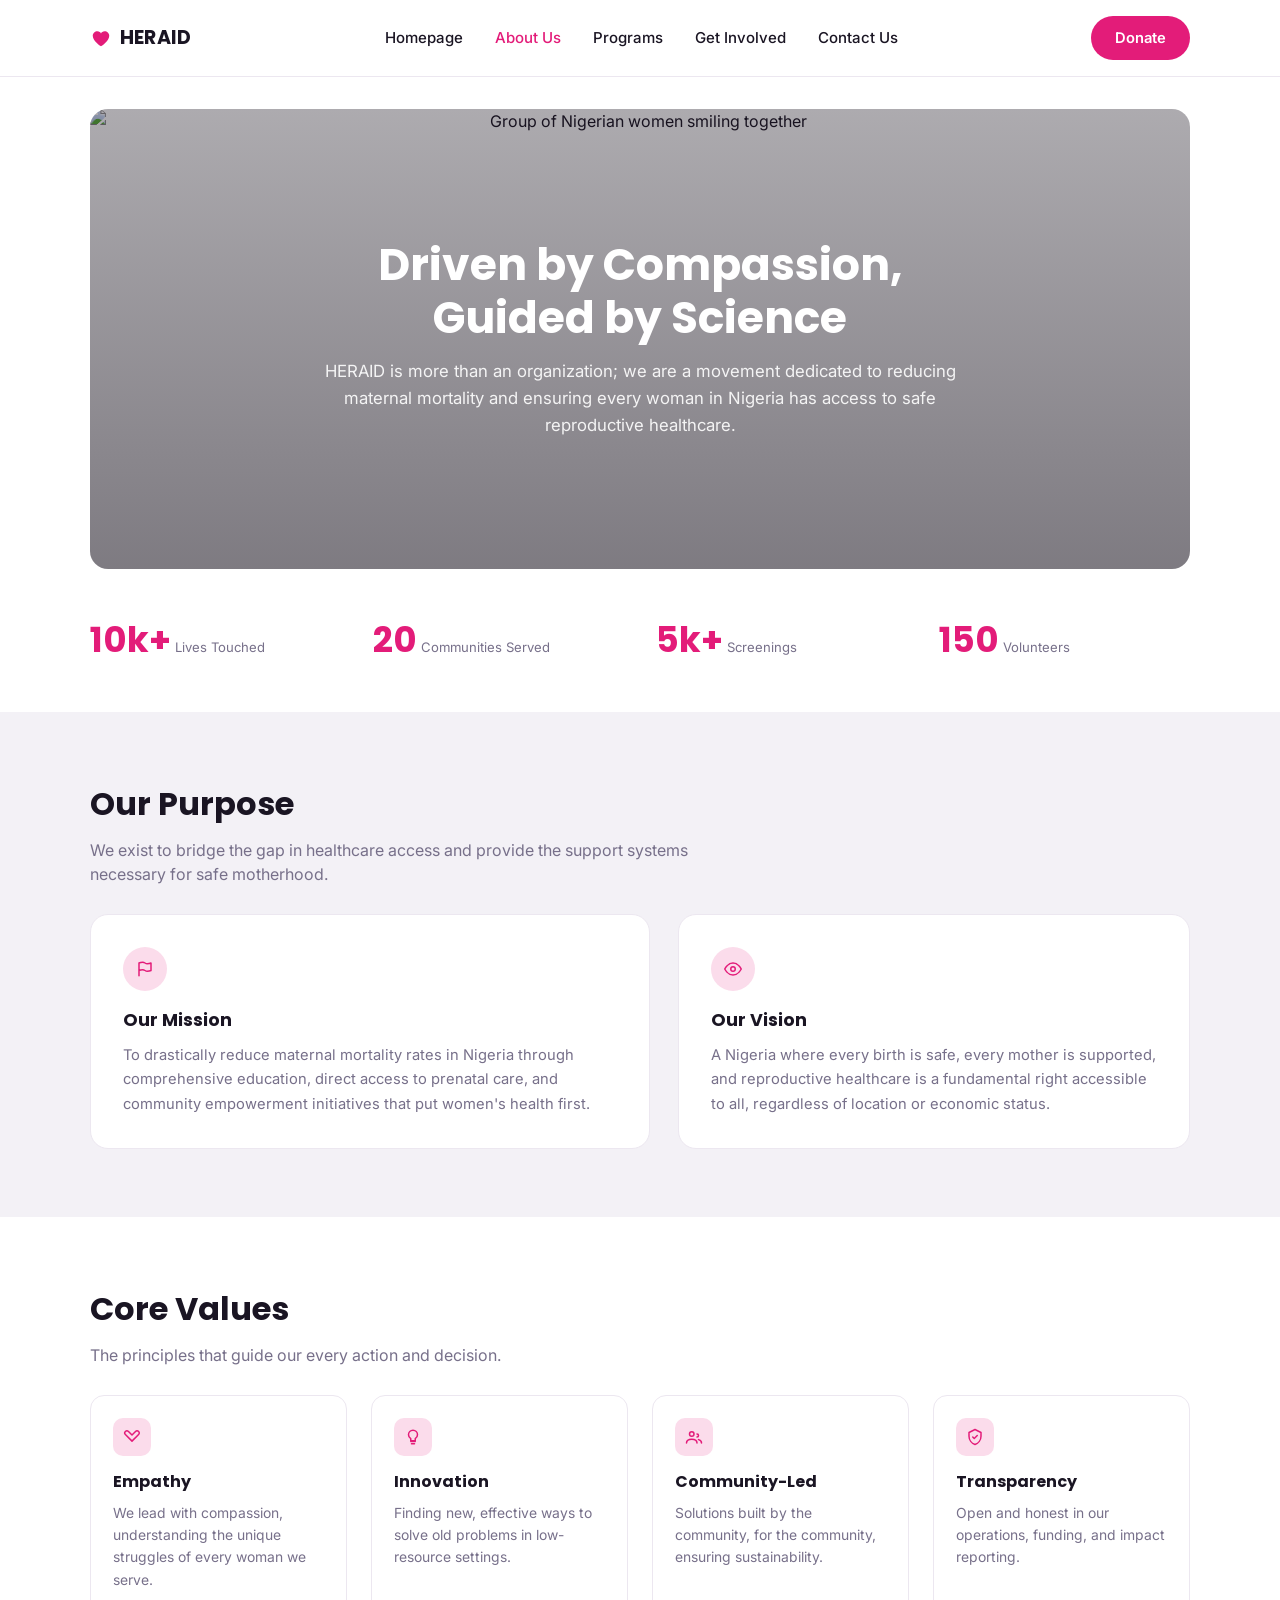
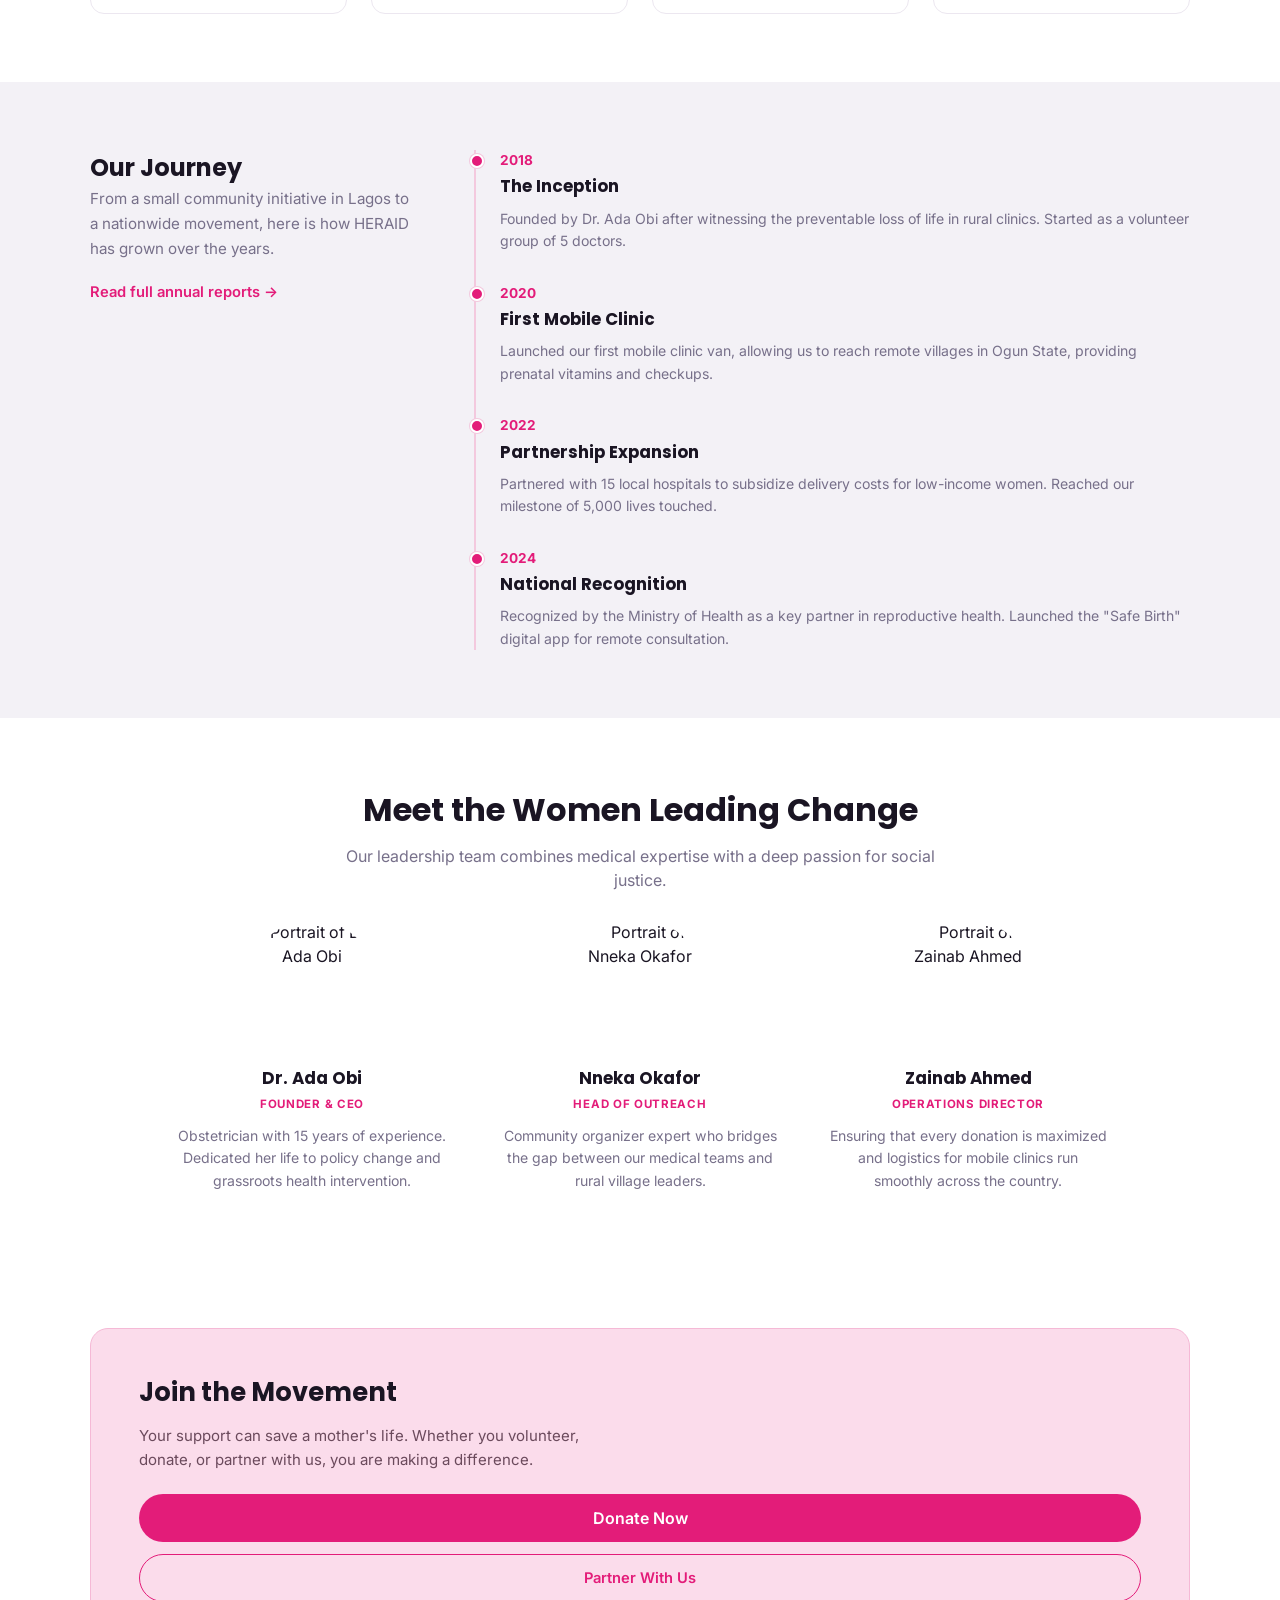
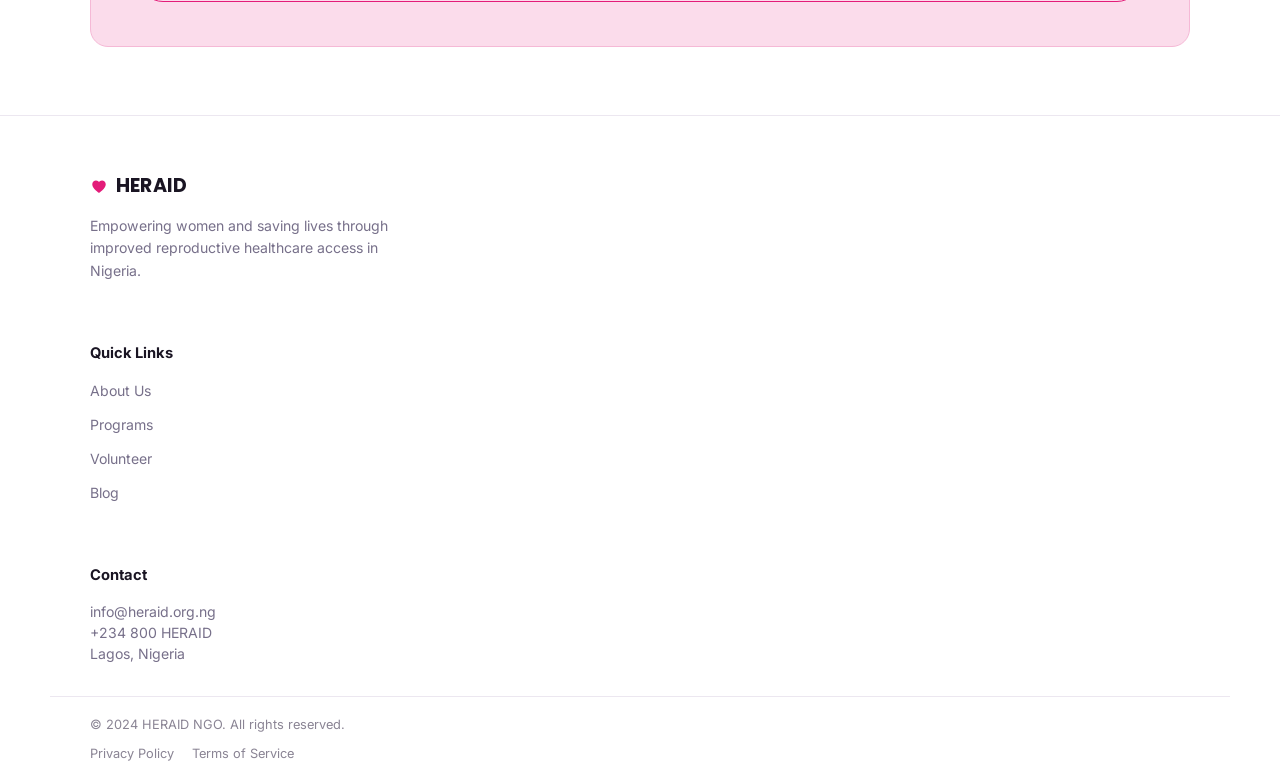
==== About Page/index.html @ 7be12a77 "contact and about pages completed" ====
<!doctype html>
<html lang="en">
  <head>
    <meta charset="UTF-8" />
    <meta name="viewport" content="width=device-width, initial-scale=1.0" />
    <title>About Us | HERAID</title>
    <link rel="preconnect" href="https://fonts.googleapis.com" />
    <link
      href="https://fonts.googleapis.com/css2?family=Poppins:wght@400;500;600;700&family=Inter:wght@400;500;600&display=swap"
      rel="stylesheet"
    />
    <link rel="stylesheet" href="../About Page/base-styling.css" />
    <link rel="stylesheet" href="../About Page/desktop.css" />
    <link rel="stylesheet" href="../About Page/tablet.css" />
    <link rel="stylesheet" href="../About Page/mobile.css" />
  </head>
  <body>
    <!-- ===== HEADER ===== -->
    <header class="site-header">
      <div class="container header-inner">
        <a href="index.html" class="logo">
          <svg
            width="22"
            height="22"
            viewBox="0 0 24 24"
            fill="none"
            xmlns="http://www.w3.org/2000/svg"
            class="logo-icon"
          >
            <path
              d="M12 21C12 21 3 15.5 3 9.5C3 6.5 5.5 4.5 8 4.5C10 4.5 11.5 5.5 12 7C12.5 5.5 14 4.5 16 4.5C18.5 4.5 21 6.5 21 9.5C21 15.5 12 21 12 21Z"
              fill="#E31C79"
            />
          </svg>
          <span>HERAID</span>
        </a>
        <nav class="main-nav">
          <a href="#">Homepage</a>
          <a href="#" class="active">About Us</a>
          <a href="#">Programs</a>
          <a href="#">Get Involved</a>
          <a href="contact.html">Contact Us</a>
        </nav>
        <a href="#" class="btn btn-primary donate-btn">Donate</a>
        <button class="nav-toggle" aria-label="Toggle navigation">
          <span></span><span></span><span></span>
        </button>
      </div>
    </header>

    <!-- ===== HERO BANNER ===== -->
    <section class="about-hero">
      <div class="container">
        <div class="hero-banner">
          <img
            src="https://images.unsplash.com/photo-1531123897727-8f129e1688ce?w=1400&q=80&auto=format&fit=crop"
            alt="Group of Nigerian women smiling together"
            class="hero-banner-img"
          />
          <div class="hero-banner-content">
            <h1>Driven by Compassion, Guided by Science</h1>
            <p>
              HERAID is more than an organization; we are a movement dedicated
              to reducing maternal mortality and ensuring every woman in Nigeria
              has access to safe reproductive healthcare.
            </p>
          </div>
        </div>
      </div>
    </section>

    <!-- ===== STATS ===== -->
    <section class="stats-section">
      <div class="container stats-grid">
        <div class="stat-item">
          <span class="stat-number">10k+</span>
          <span class="stat-label">Lives Touched</span>
        </div>
        <div class="stat-item">
          <span class="stat-number">20</span>
          <span class="stat-label">Communities Served</span>
        </div>
        <div class="stat-item">
          <span class="stat-number">5k+</span>
          <span class="stat-label">Screenings</span>
        </div>
        <div class="stat-item">
          <span class="stat-number">150</span>
          <span class="stat-label">Volunteers</span>
        </div>
      </div>
    </section>

    <!-- ===== OUR PURPOSE ===== -->
    <section class="section-block section-block--tinted">
      <div class="container">
        <div class="section-header">
          <h2>Our Purpose</h2>
          <p>
            We exist to bridge the gap in healthcare access and provide the
            support systems necessary for safe motherhood.
          </p>
        </div>

        <div class="purpose-grid">
          <div class="purpose-card">
            <div class="purpose-icon">
              <svg
                width="18"
                height="18"
                viewBox="0 0 24 24"
                fill="none"
                xmlns="http://www.w3.org/2000/svg"
              >
                <path
                  d="M4 21V4C4 4 6 3 9 3C12 3 12 5 15 5C18 5 20 4 20 4V14C20 14 18 15 15 15C12 15 12 13 9 13C6 13 4 14 4 14"
                  stroke="#E31C79"
                  stroke-width="2"
                  stroke-linecap="round"
                  stroke-linejoin="round"
                />
              </svg>
            </div>
            <h3>Our Mission</h3>
            <p>
              To drastically reduce maternal mortality rates in Nigeria through
              comprehensive education, direct access to prenatal care, and
              community empowerment initiatives that put women's health first.
            </p>
          </div>

          <div class="purpose-card">
            <div class="purpose-icon">
              <svg
                width="18"
                height="18"
                viewBox="0 0 24 24"
                fill="none"
                xmlns="http://www.w3.org/2000/svg"
              >
                <path
                  d="M1 12C1 12 5 4 12 4C19 4 23 12 23 12C23 12 19 20 12 20C5 20 1 12 1 12Z"
                  stroke="#E31C79"
                  stroke-width="2"
                  stroke-linejoin="round"
                />
                <circle
                  cx="12"
                  cy="12"
                  r="3"
                  stroke="#E31C79"
                  stroke-width="2"
                />
              </svg>
            </div>
            <h3>Our Vision</h3>
            <p>
              A Nigeria where every birth is safe, every mother is supported,
              and reproductive healthcare is a fundamental right accessible to
              all, regardless of location or economic status.
            </p>
          </div>
        </div>
      </div>
    </section>

    <!-- ===== CORE VALUES ===== -->
    <section class="section-block">
      <div class="container">
        <div class="section-header">
          <h2>Core Values</h2>
          <p>The principles that guide our every action and decision.</p>
        </div>

        <div class="values-grid">
          <div class="value-card">
            <div class="value-icon">
              <svg
                width="18"
                height="18"
                viewBox="0 0 24 24"
                fill="none"
                xmlns="http://www.w3.org/2000/svg"
              >
                <path
                  d="M20.8 4.6C19.6 3.4 17.9 3.4 16.7 4.6L12 9.3L7.3 4.6C6.1 3.4 4.4 3.4 3.2 4.6C2 5.8 2 7.5 3.2 8.7L12 17.5L20.8 8.7C22 7.5 22 5.8 20.8 4.6Z"
                  stroke="currentColor"
                  stroke-width="2"
                  stroke-linejoin="round"
                />
              </svg>
            </div>
            <h3>Empathy</h3>
            <p>
              We lead with compassion, understanding the unique struggles of
              every woman we serve.
            </p>
          </div>

          <div class="value-card">
            <div class="value-icon">
              <svg
                width="18"
                height="18"
                viewBox="0 0 24 24"
                fill="none"
                xmlns="http://www.w3.org/2000/svg"
              >
                <path
                  d="M9 18H15M10 21H14M12 3C8.7 3 6 5.7 6 9C6 11.2 7.2 13.1 9 14.2V17H15V14.2C16.8 13.1 18 11.2 18 9C18 5.7 15.3 3 12 3Z"
                  stroke="currentColor"
                  stroke-width="2"
                  stroke-linecap="round"
                  stroke-linejoin="round"
                />
              </svg>
            </div>
            <h3>Innovation</h3>
            <p>
              Finding new, effective ways to solve old problems in low-resource
              settings.
            </p>
          </div>

          <div class="value-card">
            <div class="value-icon">
              <svg
                width="18"
                height="18"
                viewBox="0 0 24 24"
                fill="none"
                xmlns="http://www.w3.org/2000/svg"
              >
                <circle
                  cx="9"
                  cy="8"
                  r="3"
                  stroke="currentColor"
                  stroke-width="2"
                />
                <path
                  d="M2 20C2 16.7 5 15 9 15C13 15 16 16.7 16 20"
                  stroke="currentColor"
                  stroke-width="2"
                  stroke-linecap="round"
                />
                <path
                  d="M16 8C17.1 8 18 8.9 18 10C18 11.1 17.1 12 16 12"
                  stroke="currentColor"
                  stroke-width="2"
                  stroke-linecap="round"
                />
                <path
                  d="M18 15.5C20.5 16 22 17.3 22 20"
                  stroke="currentColor"
                  stroke-width="2"
                  stroke-linecap="round"
                />
              </svg>
            </div>
            <h3>Community-Led</h3>
            <p>
              Solutions built by the community, for the community, ensuring
              sustainability.
            </p>
          </div>

          <div class="value-card">
            <div class="value-icon">
              <svg
                width="18"
                height="18"
                viewBox="0 0 24 24"
                fill="none"
                xmlns="http://www.w3.org/2000/svg"
              >
                <path
                  d="M12 2L20 6V11C20 16 16.5 20.5 12 22C7.5 20.5 4 16 4 11V6L12 2Z"
                  stroke="currentColor"
                  stroke-width="2"
                  stroke-linejoin="round"
                />
                <path
                  d="M9 12L11 14L15 10"
                  stroke="currentColor"
                  stroke-width="2"
                  stroke-linecap="round"
                  stroke-linejoin="round"
                />
              </svg>
            </div>
            <h3>Transparency</h3>
            <p>
              Open and honest in our operations, funding, and impact reporting.
            </p>
          </div>
        </div>
      </div>
    </section>

    <!-- ===== OUR JOURNEY ===== -->
    <section class="section-block section-block--tinted">
      <div class="container journey-grid">
        <div class="journey-intro">
          <h2>Our Journey</h2>
          <p>
            From a small community initiative in Lagos to a nationwide movement,
            here is how HERAID has grown over the years.
          </p>
          <a href="#" class="journey-link">Read full annual reports &rarr;</a>
        </div>

        <div class="journey-timeline-col">
          <div class="timeline">
            <div class="timeline-item">
              <span class="timeline-year">2018</span>
              <h3>The Inception</h3>
              <p>
                Founded by Dr. Ada Obi after witnessing the preventable loss of
                life in rural clinics. Started as a volunteer group of 5
                doctors.
              </p>
            </div>
            <div class="timeline-item">
              <span class="timeline-year">2020</span>
              <h3>First Mobile Clinic</h3>
              <p>
                Launched our first mobile clinic van, allowing us to reach
                remote villages in Ogun State, providing prenatal vitamins and
                checkups.
              </p>
            </div>
            <div class="timeline-item">
              <span class="timeline-year">2022</span>
              <h3>Partnership Expansion</h3>
              <p>
                Partnered with 15 local hospitals to subsidize delivery costs
                for low-income women. Reached our milestone of 5,000 lives
                touched.
              </p>
            </div>
            <div class="timeline-item">
              <span class="timeline-year">2024</span>
              <h3>National Recognition</h3>
              <p>
                Recognized by the Ministry of Health as a key partner in
                reproductive health. Launched the "Safe Birth" digital app for
                remote consultation.
              </p>
            </div>
          </div>
        </div>
      </div>
    </section>

    <!-- ===== TEAM ===== -->
    <section class="section-block">
      <div class="container">
        <div class="section-header section-header--center">
          <h2>Meet the Women Leading Change</h2>
          <p>
            Our leadership team combines medical expertise with a deep passion
            for social justice.
          </p>
        </div>

        <div class="team-grid">
          <div class="team-card">
            <img
              src="https://images.unsplash.com/photo-1573497019940-1c28c88b4f3e?w=300&q=80&auto=format&fit=crop"
              alt="Portrait of Dr. Ada Obi"
              class="team-photo"
            />
            <h3>Dr. Ada Obi</h3>
            <span class="team-role">FOUNDER &amp; CEO</span>
            <p>
              Obstetrician with 15 years of experience. Dedicated her life to
              policy change and grassroots health intervention.
            </p>
          </div>

          <div class="team-card">
            <img
              src="https://images.unsplash.com/photo-1580489944761-15a19d654956?w=300&q=80&auto=format&fit=crop"
              alt="Portrait of Nneka Okafor"
              class="team-photo"
            />
            <h3>Nneka Okafor</h3>
            <span class="team-role">HEAD OF OUTREACH</span>
            <p>
              Community organizer expert who bridges the gap between our medical
              teams and rural village leaders.
            </p>
          </div>

          <div class="team-card">
            <img
              src="https://images.unsplash.com/photo-1607346256330-dee7af15f7c5?w=300&q=80&auto=format&fit=crop"
              alt="Portrait of Zainab Ahmed"
              class="team-photo"
            />
            <h3>Zainab Ahmed</h3>
            <span class="team-role">OPERATIONS DIRECTOR</span>
            <p>
              Ensuring that every donation is maximized and logistics for mobile
              clinics run smoothly across the country.
            </p>
          </div>
        </div>
      </div>
    </section>

    <!-- ===== CTA BANNER ===== -->
    <section class="section-block">
      <div class="container">
        <div class="cta-banner">
          <div class="cta-copy">
            <h2>Join the Movement</h2>
            <p>
              Your support can save a mother's life. Whether you volunteer,
              donate, or partner with us, you are making a difference.
            </p>
          </div>
          <div class="cta-actions">
            <a href="#" class="btn btn-primary">Donate Now</a>
            <a href="#" class="btn btn-outline">Partner With Us</a>
          </div>
        </div>
      </div>
    </section>

    <!-- ===== FOOTER ===== -->
    <footer class="site-footer site-footer--expanded">
      <div class="container footer-columns">
        <div class="footer-col footer-col-about">
          <a href="index.html" class="logo">
            <svg
              width="18"
              height="18"
              viewBox="0 0 24 24"
              fill="none"
              xmlns="http://www.w3.org/2000/svg"
            >
              <path
                d="M12 21C12 21 3 15.5 3 9.5C3 6.5 5.5 4.5 8 4.5C10 4.5 11.5 5.5 12 7C12.5 5.5 14 4.5 16 4.5C18.5 4.5 21 6.5 21 9.5C21 15.5 12 21 12 21Z"
                fill="#E31C79"
              />
            </svg>
            <span>HERAID</span>
          </a>
          <p>
            Empowering women and saving lives through improved reproductive
            healthcare access in Nigeria.
          </p>
        </div>

        <div class="footer-col">
          <h4>Quick Links</h4>
          <ul>
            <li><a href="#">About Us</a></li>
            <li><a href="#">Programs</a></li>
            <li><a href="#">Volunteer</a></li>
            <li><a href="#">Blog</a></li>
          </ul>
        </div>

        <div class="footer-col">
          <h4>Contact</h4>
          <address>
            <a href="mailto:info@heraid.org.ng">info@heraid.org.ng</a><br />
            <a href="tel:+234800437243">+234 800 HERAID</a><br />
            Lagos, Nigeria
          </address>
        </div>
      </div>

      <div class="container footer-bottom">
        <span>© 2024 HERAID NGO. All rights reserved.</span>
        <div class="footer-bottom-links">
          <a href="#">Privacy Policy</a>
          <a href="#">Terms of Service</a>
        </div>
      </div>
    </footer>

    <script src="js/main.js"></script>
  </body>
</html>
---- About Page/base-styling.css ----
/* =========================================================
   HERAID — base.css
   Shared resets, design tokens, and mobile-first defaults.
   Breakpoint-specific overrides live in mobile.css / tablet.css / desktop.css
   ========================================================= */

:root {
  --color-pink: #E31C79;
  --color-pink-dark: #C7156A;
  --color-ink: #1A1523;
  --color-text-muted: #77708A;
  --color-text-sub: #8A8494;
  --color-hero-bg: #F3F1F6;
  --color-card-bg: #FFFFFF;
  --color-card-border: #ECE7F0;
  --color-input-bg: #FBFAFC;
  --color-input-border: #E4DEEA;
  --color-icon-bg: #E31C79;
  --color-footer-bg: #1A1523;

  --font-display: 'Poppins', 'Inter', sans-serif;
  --font-body: 'Inter', sans-serif;

  --radius-sm: 8px;
  --radius-md: 14px;
  --radius-lg: 18px;

  --container-max: 1180px;
}

* {
  box-sizing: border-box;
  margin: 0;
  padding: 0;
}

html {
  -webkit-font-smoothing: antialiased;
  scroll-behavior: smooth;
}

body {
  font-family: var(--font-body);
  color: var(--color-ink);
  background: #FFFFFF;
  line-height: 1.5;
}

a {
  text-decoration: none;
  color: inherit;
}

ul, ol {
  list-style: none;
}

img {
  max-width: 100%;
  display: block;
}

button, input, select, textarea {
  font-family: inherit;
  font-size: inherit;
  color: inherit;
}

h1, h2, h3 {
  font-family: var(--font-display);
  font-weight: 700;
  color: var(--color-ink);
}

.container {
  width: 100%;
  max-width: var(--container-max);
  margin: 0 auto;
  padding-left: 20px;
  padding-right: 20px;
}

/* ---------- Buttons ---------- */
.btn {
  display: inline-flex;
  align-items: center;
  justify-content: center;
  gap: 8px;
  font-weight: 600;
  border: none;
  cursor: pointer;
  transition: background-color .18s ease, transform .12s ease;
}

.btn-primary {
  background: var(--color-pink);
  color: #fff;
  border-radius: 999px;
}

.btn-primary:hover {
  background: var(--color-pink-dark);
}

.btn-primary:active {
  transform: scale(0.98);
}

.btn:focus-visible,
a:focus-visible,
input:focus-visible,
select:focus-visible,
textarea:focus-visible {
  outline: 2px solid var(--color-pink);
  outline-offset: 2px;
}

/* =========================================================
   HEADER
   ========================================================= */
.site-header {
  background: #fff;
  border-bottom: 1px solid var(--color-card-border);
  position: sticky;
  top: 0;
  z-index: 50;
}

.header-inner {
  display: flex;
  align-items: center;
  justify-content: space-between;
  height: 64px;
}

.logo {
  display: flex;
  align-items: center;
  gap: 8px;
  font-family: var(--font-display);
  font-weight: 700;
  font-size: 1.1rem;
  letter-spacing: 0.01em;
  flex-shrink: 0;
}

.logo-icon {
  flex-shrink: 0;
}

.main-nav {
  display: none;
  align-items: center;
  gap: 28px;
}

.main-nav a {
  font-size: 0.92rem;
  font-weight: 500;
  color: var(--color-ink);
  white-space: nowrap;
}

.main-nav a.active {
  color: var(--color-pink);
}

.donate-btn {
  display: none;
  padding: 10px 22px;
  font-size: 0.9rem;
}

.nav-toggle {
  display: flex;
  flex-direction: column;
  justify-content: center;
  gap: 5px;
  width: 36px;
  height: 36px;
  background: none;
  border: none;
  cursor: pointer;
  padding: 0;
}

.nav-toggle span {
  display: block;
  height: 2px;
  width: 100%;
  background: var(--color-ink);
  border-radius: 2px;
}

/* =========================================================
   HERO
   ========================================================= */
.hero {
  background: var(--color-hero-bg);
  padding: 40px 0 32px;
}

.hero h1 {
  font-size: 2rem;
  line-height: 1.15;
  margin-bottom: 14px;
}

.hero-sub {
  color: var(--color-text-muted);
  font-size: 1rem;
  max-width: 620px;
}

/* =========================================================
   CONTACT SECTION
   ========================================================= */
.contact-section {
  background: var(--color-hero-bg);
  padding: 32px 0 64px;
}

.contact-grid {
  display: flex;
  flex-direction: column;
  gap: 28px;
}

.contact-info-col h2,
.form-card h2 {
  font-size: 1.3rem;
  margin-bottom: 18px;
}

/* ---- info cards ---- */
.info-card {
  display: flex;
  align-items: center;
  gap: 14px;
  background: var(--color-card-bg);
  border: 1px solid var(--color-card-border);
  border-radius: var(--radius-md);
  padding: 16px;
  margin-bottom: 14px;
}

.info-icon {
  flex-shrink: 0;
  width: 40px;
  height: 40px;
  border-radius: var(--radius-sm);
  background: var(--color-icon-bg);
  display: flex;
  align-items: center;
  justify-content: center;
}

.info-text {
  display: flex;
  flex-direction: column;
  gap: 3px;
  min-width: 0;
}

.info-label {
  font-size: 0.7rem;
  font-weight: 700;
  letter-spacing: 0.06em;
  color: var(--color-text-sub);
}

.info-value {
  font-size: 0.98rem;
  font-weight: 600;
  color: var(--color-ink);
  word-break: break-word;
}

/* ---- map card ---- */
.map-card {
  position: relative;
  border-radius: var(--radius-lg);
  overflow: hidden;
  height: 200px;
  margin-top: 6px;
  margin-bottom: 20px;
  background: linear-gradient(135deg, #1f5a52, #cfc9c2 65%, #efece8);
}

.map-img {
  position: absolute;
  inset: 0;
  width: 100%;
  height: 100%;
  object-fit: cover;
  opacity: 0.85;
  mix-blend-mode: luminosity;
}

.map-overlay {
  position: absolute;
  left: 0;
  right: 0;
  bottom: 0;
  padding: 14px 16px;
  display: flex;
  flex-direction: column;
  gap: 4px;
  background: linear-gradient(to top, rgba(10, 10, 15, 0.55), rgba(10,10,15,0));
}

.map-tag {
  display: inline-flex;
  align-items: center;
  gap: 6px;
  color: #fff;
  font-weight: 600;
  font-size: 0.95rem;
}

.map-caption {
  color: rgba(255,255,255,0.75);
  font-size: 0.7rem;
  letter-spacing: 0.12em;
  font-weight: 600;
}

/* ---- social links ---- */
.social-links {
  display: flex;
  gap: 12px;
}

.social-icon {
  width: 38px;
  height: 38px;
  border-radius: 50%;
  border: 1px solid var(--color-ink);
  display: flex;
  align-items: center;
  justify-content: center;
  color: var(--color-ink);
  transition: background-color .15s ease, color .15s ease;
}

.social-icon:hover {
  background: var(--color-ink);
  color: #fff;
}

/* =========================================================
   FORM
   ========================================================= */
.form-card {
  background: var(--color-card-bg);
  border: 1px solid var(--color-card-border);
  border-radius: var(--radius-lg);
  padding: 24px;
  box-shadow: 0 20px 40px -24px rgba(26, 21, 35, 0.18);
}

.form-row {
  display: flex;
  flex-direction: column;
  gap: 18px;
}

.form-group {
  display: flex;
  flex-direction: column;
  gap: 8px;
  margin-bottom: 18px;
}

.form-group label {
  font-size: 0.85rem;
  font-weight: 600;
  color: var(--color-ink);
}

.form-group input,
.form-group textarea,
.select-wrap select {
  width: 100%;
  background: var(--color-input-bg);
  border: 1px solid var(--color-input-border);
  border-radius: var(--radius-sm);
  padding: 12px 14px;
  font-size: 0.92rem;
  color: var(--color-ink);
}

.form-group input::placeholder,
.form-group textarea::placeholder {
  color: #B4AEC0;
}

.form-group textarea {
  resize: vertical;
  min-height: 120px;
}

.select-wrap {
  position: relative;
}

.select-wrap select {
  appearance: none;
  -webkit-appearance: none;
  cursor: pointer;
  padding-right: 36px;
}

.select-chevron {
  position: absolute;
  right: 14px;
  top: 50%;
  transform: translateY(-50%);
  pointer-events: none;
}

.form-group-full {
  margin-bottom: 20px;
}

.form-footer {
  display: flex;
  flex-direction: column;
  gap: 16px;
  align-items: stretch;
  border-top: 1px solid var(--color-card-border);
  padding-top: 18px;
}

.privacy-text {
  font-size: 0.8rem;
  color: var(--color-text-muted);
}

.privacy-text a {
  color: var(--color-ink);
  font-weight: 600;
  text-decoration: underline;
}

.send-btn {
  padding: 13px 26px;
  font-size: 0.92rem;
  width: 100%;
}

/* =========================================================
   FOOTER
   ========================================================= */
.site-footer {
  background: #fff;
  border-top: 1px solid var(--color-card-border);
  padding: 22px 0;
}

.footer-inner {
  display: flex;
  flex-direction: column;
  align-items: flex-start;
  gap: 14px;
}

.footer-logo {
  font-size: 0.95rem;
}

.footer-nav {
  display: flex;
  flex-wrap: wrap;
  gap: 18px;
}

.footer-nav a {
  font-size: 0.85rem;
  color: var(--color-text-muted);
}

.footer-nav a:hover {
  color: var(--color-ink);
}

/* =========================================================
   ABOUT PAGE — HERO BANNER
   ========================================================= */
.about-hero {
  padding: 20px 0 0;
}

.hero-banner {
  position: relative;
  border-radius: var(--radius-lg);
  overflow: hidden;
  min-height: 320px;
  display: flex;
  align-items: center;
  justify-content: center;
  text-align: center;
}

.hero-banner-img {
  position: absolute;
  inset: 0;
  width: 100%;
  height: 100%;
  object-fit: cover;
}

.hero-banner::after {
  content: "";
  position: absolute;
  inset: 0;
  background: linear-gradient(180deg, rgba(20, 14, 26, 0.35), rgba(20, 14, 26, 0.55));
}

.hero-banner-content {
  position: relative;
  z-index: 2;
  padding: 32px 20px;
  color: #fff;
  max-width: 720px;
}

.hero-banner-content h1 {
  color: #fff;
  font-size: 1.7rem;
  line-height: 1.2;
  margin-bottom: 14px;
}

.hero-banner-content p {
  font-size: 0.92rem;
  color: rgba(255, 255, 255, 0.9);
  line-height: 1.6;
}

/* =========================================================
   ABOUT PAGE — STATS BAR
   ========================================================= */
.stats-section {
  background: #fff;
  padding: 36px 0;
}

.stats-grid {
  display: grid;
  grid-template-columns: 1fr 1fr;
  gap: 24px;
}

.stat-item {
  text-align: left;
}

.stat-number {
  font-family: var(--font-display);
  font-weight: 700;
  font-size: 1.7rem;
  color: var(--color-pink);
  line-height: 1.1;
  margin-bottom: 4px;
}

.stat-label {
  font-size: 0.82rem;
  color: var(--color-text-muted);
}

/* =========================================================
   ABOUT PAGE — SECTION HEADERS
   ========================================================= */
.section-block {
  padding: 44px 0;
}

.section-block--tinted {
  background: var(--color-hero-bg);
}

.section-header {
  margin-bottom: 28px;
}

.section-header h2 {
  font-size: 1.5rem;
  margin-bottom: 10px;
}

.section-header p {
  color: var(--color-text-muted);
  font-size: 0.96rem;
  max-width: 620px;
}

.section-header--center {
  text-align: center;
  margin-left: auto;
  margin-right: auto;
}

.section-header--center p {
  margin-left: auto;
  margin-right: auto;
}

/* =========================================================
   ABOUT PAGE — PURPOSE CARDS (Mission / Vision)
   ========================================================= */
.purpose-grid {
  display: flex;
  flex-direction: column;
  gap: 20px;
}

.purpose-card {
  background: var(--color-card-bg);
  border: 1px solid var(--color-card-border);
  border-radius: var(--radius-lg);
  padding: 26px;
}

.purpose-icon {
  width: 44px;
  height: 44px;
  border-radius: 50%;
  background: #FBDCEB;
  display: flex;
  align-items: center;
  justify-content: center;
  margin-bottom: 16px;
}

.purpose-card h3 {
  font-size: 1.1rem;
  margin-bottom: 10px;
}

.purpose-card p {
  color: var(--color-text-muted);
  font-size: 0.92rem;
  line-height: 1.65;
}

/* =========================================================
   ABOUT PAGE — CORE VALUES
   ========================================================= */
.values-grid {
  display: grid;
  grid-template-columns: 1fr;
  gap: 16px;
}

.value-card {
  background: var(--color-card-bg);
  border: 1px solid var(--color-card-border);
  border-radius: var(--radius-md);
  padding: 22px;
}

.value-icon {
  width: 38px;
  height: 38px;
  border-radius: 10px;
  background: #FBDCEB;
  color: var(--color-pink);
  display: flex;
  align-items: center;
  justify-content: center;
  margin-bottom: 14px;
}

.value-card h3 {
  font-size: 1rem;
  margin-bottom: 8px;
}

.value-card p {
  color: var(--color-text-muted);
  font-size: 0.87rem;
  line-height: 1.6;
}

/* =========================================================
   ABOUT PAGE — JOURNEY / TIMELINE
   ========================================================= */
.journey-grid {
  display: flex;
  flex-direction: column;
  gap: 32px;
}

.journey-intro p {
  color: var(--color-text-muted);
  font-size: 0.95rem;
  line-height: 1.65;
  margin-bottom: 18px;
}

.journey-link {
  display: inline-flex;
  align-items: center;
  gap: 6px;
  color: var(--color-pink);
  font-weight: 600;
  font-size: 0.92rem;
}

.timeline {
  position: relative;
  padding-left: 24px;
  border-left: 2px solid #F3C9DE;
}

.timeline-item {
  position: relative;
  padding-bottom: 30px;
}

.timeline-item:last-child {
  padding-bottom: 0;
}

.timeline-item::before {
  content: "";
  position: absolute;
  left: -30px;
  top: 4px;
  width: 10px;
  height: 10px;
  border-radius: 50%;
  background: var(--color-pink);
  border: 2px solid #fff;
  box-shadow: 0 0 0 1px #F3C9DE;
}

.timeline-year {
  display: block;
  color: var(--color-pink);
  font-weight: 700;
  font-size: 0.85rem;
  margin-bottom: 4px;
}

.timeline-item h3 {
  font-size: 1.05rem;
  margin-bottom: 8px;
}

.timeline-item p {
  color: var(--color-text-muted);
  font-size: 0.88rem;
  line-height: 1.6;
}

/* =========================================================
   ABOUT PAGE — TEAM
   ========================================================= */
.team-grid {
  display: flex;
  flex-direction: column;
  align-items: center;
  gap: 36px;
}

.team-card {
  text-align: center;
  max-width: 280px;
}

.team-photo {
  width: 110px;
  height: 110px;
  border-radius: 50%;
  object-fit: cover;
  margin: 0 auto 16px;
  display: block;
}

.team-card h3 {
  font-size: 1.05rem;
  margin-bottom: 4px;
}

.team-role {
  display: block;
  color: var(--color-pink);
  font-weight: 700;
  font-size: 0.72rem;
  letter-spacing: 0.06em;
  margin-bottom: 12px;
}

.team-card p {
  color: var(--color-text-muted);
  font-size: 0.88rem;
  line-height: 1.6;
}

/* =========================================================
   ABOUT PAGE — CTA BANNER
   ========================================================= */
.cta-banner {
  background: #FBDCEB;
  border: 1px solid #F5B9D6;
  border-radius: var(--radius-lg);
  padding: 32px 24px;
  display: flex;
  flex-direction: column;
  gap: 22px;
}

.cta-banner h2 {
  font-size: 1.4rem;
  margin-bottom: 12px;
}

.cta-banner p {
  color: #6B4A5C;
  font-size: 0.94rem;
  line-height: 1.6;
  max-width: 480px;
}

.cta-actions {
  display: flex;
  flex-direction: column;
  gap: 12px;
}

.btn-outline {
  background: transparent;
  color: var(--color-pink);
  border: 1.5px solid var(--color-pink);
  border-radius: 999px;
  padding: 12px 24px;
  font-size: 0.92rem;
}

.btn-outline:hover {
  background: var(--color-pink);
  color: #fff;
}

.cta-actions .btn-primary {
  padding: 12px 24px;
}

/* =========================================================
   EXPANDED FOOTER (multi-column, About page)
   ========================================================= */
.site-footer--expanded {
  background: #fff;
  padding: 48px 0 0;
}

.footer-columns {
  display: flex;
  flex-direction: column;
  gap: 32px;
  padding-bottom: 32px;
}

.footer-col-about .logo {
  margin-bottom: 14px;
}

.footer-col-about p {
  color: var(--color-text-muted);
  font-size: 0.88rem;
  line-height: 1.6;
  max-width: 320px;
}

.footer-col h4 {
  font-size: 0.92rem;
  margin-bottom: 14px;
}

.footer-col ul {
  display: flex;
  flex-direction: column;
  gap: 10px;
}

.footer-col ul a,
.footer-col address a,
.footer-col address {
  color: var(--color-text-muted);
  font-size: 0.88rem;
  font-style: normal;
}

.footer-col ul a:hover {
  color: var(--color-pink);
}

.footer-bottom {
  border-top: 1px solid var(--color-card-border);
  padding: 18px 0;
  display: flex;
  flex-direction: column;
  gap: 10px;
  font-size: 0.8rem;
  color: var(--color-text-sub);
}

.footer-bottom-links {
  display: flex;
  gap: 18px;
}

.footer-bottom-links a {
  color: var(--color-text-sub);
}

.footer-bottom-links a:hover {
  color: var(--color-ink);
}

/* =========================================================
   GET INVOLVED PAGE — HERO (image, left-aligned content)
   ========================================================= */
.hero-banner--involve {
  min-height: 360px;
  justify-content: flex-start;
  align-items: flex-end;
  text-align: left;
}

.hero-banner--involve::after {
  background: linear-gradient(90deg, rgba(20, 14, 26, 0.65) 10%, rgba(20, 14, 26, 0.15) 70%);
}

.hero-banner--involve .hero-banner-content {
  max-width: 480px;
  padding: 28px 24px;
  text-align: left;
}

.hero-badge {
  display: inline-block;
  background: rgba(255, 255, 255, 0.16);
  border: 1px solid rgba(255, 255, 255, 0.4);
  color: #fff;
  font-size: 0.68rem;
  font-weight: 700;
  letter-spacing: 0.08em;
  padding: 6px 14px;
  border-radius: 999px;
  margin-bottom: 14px;
}

.hero-banner--involve .hero-banner-content h1 {
  text-align: left;
}

.hero-banner--involve .hero-banner-content p {
  text-align: left;
  margin-bottom: 20px;
}

.hero-buttons {
  display: flex;
  flex-direction: column;
  gap: 12px;
}

.btn-ghost {
  background: rgba(255, 255, 255, 0.14);
  border: 1px solid rgba(255, 255, 255, 0.55);
  color: #fff;
  border-radius: 999px;
  padding: 12px 22px;
  font-size: 0.9rem;
}

.btn-ghost:hover {
  background: rgba(255, 255, 255, 0.26);
}

.btn-ghost--light {
  background: #fff;
  color: var(--color-ink);
  border-color: #fff;
}

.btn-ghost--light:hover {
  background: #F0ECF2;
}

/* ---- stats centered variant ---- */
.stats-grid--center {
  text-align: center;
}

.stats-grid--center .stat-item {
  text-align: center;
}

/* =========================================================
   GET INVOLVED PAGE — CHOOSE YOUR PATH
   ========================================================= */
.path-grid {
  display: flex;
  flex-direction: column;
  gap: 20px;
}

.path-card {
  background: var(--color-card-bg);
  border: 1px solid var(--color-card-border);
  border-radius: var(--radius-lg);
  padding: 28px;
  display: flex;
  flex-direction: column;
}

.path-icon {
  width: 46px;
  height: 46px;
  border-radius: 50%;
  background: #FBDCEB;
  color: var(--color-pink);
  display: flex;
  align-items: center;
  justify-content: center;
  margin-bottom: 18px;
}

.path-card h3 {
  font-size: 1.15rem;
  margin-bottom: 10px;
}

.path-card > p {
  color: var(--color-text-muted);
  font-size: 0.9rem;
  line-height: 1.65;
  margin-bottom: 18px;
}

.path-checklist {
  display: flex;
  flex-direction: column;
  gap: 10px;
  margin-bottom: 22px;
  flex: 1;
}

.path-checklist li {
  display: flex;
  align-items: center;
  gap: 8px;
  font-size: 0.86rem;
  color: var(--color-ink);
}

.path-checklist svg {
  flex-shrink: 0;
}

.path-card .btn {
  width: 100%;
}

/* =========================================================
   GET INVOLVED PAGE — SEE YOUR IMPACT
   ========================================================= */
.impact-grid {
  display: flex;
  flex-direction: column;
  gap: 32px;
}

.impact-copy p {
  color: var(--color-text-muted);
  font-size: 0.95rem;
  line-height: 1.65;
  margin: 14px 0 24px;
}

.impact-slider-card {
  background: var(--color-card-bg);
  border: 1px solid var(--color-card-border);
  border-radius: var(--radius-lg);
  padding: 22px;
}

.slider-label-row {
  display: flex;
  align-items: center;
  justify-content: space-between;
  margin-bottom: 12px;
}

.slider-label {
  font-size: 0.72rem;
  font-weight: 700;
  letter-spacing: 0.06em;
  color: var(--color-text-sub);
}

.slider-value {
  font-family: var(--font-display);
  font-weight: 700;
  font-size: 1.1rem;
  color: var(--color-pink);
}

.donation-slider {
  width: 100%;
  appearance: none;
  -webkit-appearance: none;
  height: 6px;
  border-radius: 999px;
  background: var(--color-pink);
  margin-bottom: 22px;
  cursor: pointer;
}

.donation-slider::-webkit-slider-thumb {
  -webkit-appearance: none;
  appearance: none;
  width: 20px;
  height: 20px;
  border-radius: 50%;
  background: var(--color-pink);
  border: 3px solid #fff;
  box-shadow: 0 0 0 1px var(--color-pink);
  cursor: pointer;
}

.donation-slider::-moz-range-thumb {
  width: 20px;
  height: 20px;
  border-radius: 50%;
  background: var(--color-pink);
  border: 3px solid #fff;
  box-shadow: 0 0 0 1px var(--color-pink);
  cursor: pointer;
}

.impact-result {
  display: flex;
  align-items: center;
  gap: 12px;
  padding: 12px;
  border: 1px solid var(--color-card-border);
  border-radius: var(--radius-sm);
  margin-bottom: 10px;
}

.impact-result:last-child {
  margin-bottom: 0;
}

.impact-result-icon {
  width: 32px;
  height: 32px;
  border-radius: 8px;
  display: flex;
  align-items: center;
  justify-content: center;
  flex-shrink: 0;
}

.impact-result-icon--green {
  background: #DCF5E6;
  color: #1F9D55;
}

.impact-result-icon--blue {
  background: #DCEBFA;
  color: #1F73B7;
}

.impact-result-title {
  display: block;
  font-size: 0.9rem;
  font-weight: 600;
}

.impact-result-sub {
  display: block;
  font-size: 0.78rem;
  color: var(--color-text-muted);
}

.impact-photo-card {
  position: relative;
  border-radius: var(--radius-lg);
  overflow: hidden;
  min-height: 300px;
  display: flex;
  align-items: flex-end;
}

.impact-photo-card img {
  position: absolute;
  inset: 0;
  width: 100%;
  height: 100%;
  object-fit: cover;
}

.impact-photo-card::after {
  content: "";
  position: absolute;
  inset: 0;
  background: linear-gradient(180deg, rgba(20,14,26,0) 40%, rgba(20,14,26,0.75));
}

.impact-photo-content {
  position: relative;
  z-index: 2;
  padding: 20px;
  color: #fff;
}

.success-tag {
  display: inline-block;
  background: var(--color-pink);
  color: #fff;
  font-size: 0.68rem;
  font-weight: 700;
  letter-spacing: 0.06em;
  padding: 5px 12px;
  border-radius: 999px;
  margin-bottom: 12px;
}

.impact-photo-content blockquote {
  font-size: 0.92rem;
  line-height: 1.6;
  font-style: italic;
  margin-bottom: 8px;
}

.impact-photo-content cite {
  font-size: 0.8rem;
  font-style: normal;
  color: rgba(255,255,255,0.8);
}

/* =========================================================
   GET INVOLVED PAGE — VOLUNTEER PROCESS
   ========================================================= */
.process-section {
  text-align: center;
}

.process-eyebrow {
  display: block;
  color: var(--color-pink);
  font-weight: 700;
  font-size: 0.75rem;
  letter-spacing: 0.1em;
  margin-bottom: 10px;
}

.process-section .section-header h2 {
  margin-bottom: 8px;
}

.process-steps {
  display: flex;
  flex-direction: column;
  gap: 32px;
  margin: 40px 0 32px;
}

.process-step {
  display: flex;
  flex-direction: column;
  align-items: center;
  max-width: 320px;
  margin: 0 auto;
}

.process-circle {
  width: 60px;
  height: 60px;
  border-radius: 50%;
  border: 2px solid var(--color-pink);
  display: flex;
  align-items: center;
  justify-content: center;
  font-family: var(--font-display);
  font-weight: 700;
  font-size: 1.2rem;
  color: var(--color-pink);
  margin-bottom: 16px;
  background: #fff;
  flex-shrink: 0;
}

.process-step h3 {
  font-size: 1.05rem;
  margin-bottom: 8px;
}

.process-step p {
  color: var(--color-text-muted);
  font-size: 0.88rem;
  line-height: 1.6;
}

/* =========================================================
   GET INVOLVED PAGE — NEWSLETTER CTA
   ========================================================= */
.newsletter-banner {
  background: #FBDCEB;
  border-radius: var(--radius-lg);
  padding: 36px 24px;
  text-align: center;
}

.newsletter-icon {
  width: 50px;
  height: 50px;
  border-radius: 50%;
  background: var(--color-pink);
  color: #fff;
  display: flex;
  align-items: center;
  justify-content: center;
  margin: 0 auto 18px;
}

.newsletter-banner h2 {
  font-size: 1.3rem;
  margin-bottom: 10px;
}

.newsletter-banner > p {
  color: #6B4A5C;
  font-size: 0.92rem;
  max-width: 420px;
  margin: 0 auto 22px;
}

.newsletter-form {
  display: flex;
  flex-direction: column;
  gap: 12px;
  max-width: 440px;
  margin: 0 auto;
}

.newsletter-form input {
  width: 100%;
  padding: 13px 16px;
  border-radius: 999px;
  border: 1px solid var(--color-input-border);
  background: #fff;
  font-size: 0.9rem;
}

.newsletter-form .btn {
  background: var(--color-ink);
  color: #fff;
  border-radius: 999px;
  padding: 13px 24px;
  font-size: 0.9rem;
  width: 100%;
}

.newsletter-form .btn:hover {
  background: #000;
}

.newsletter-note {
  font-size: 0.76rem;
  color: #8A6577;
  margin-top: 14px;
}

/* =========================================================
   FOOTER — SOCIAL + BOTTOM BAR (Get Involved variant)
   ========================================================= */
.footer-bottom--with-social {
  display: flex;
  flex-direction: column;
  gap: 14px;
}

.footer-social {
  display: flex;
  gap: 10px;
}

.footer-social a {
  width: 32px;
  height: 32px;
  border-radius: 50%;
  border: 1px solid var(--color-card-border);
  display: flex;
  align-items: center;
  justify-content: center;
  color: var(--color-text-muted);
}

.footer-social a:hover {
  background: var(--color-ink);
  color: #fff;
  border-color: var(--color-ink);
}

/* ---- utility ---- */
.sr-only {
  position: absolute;
  width: 1px;
  height: 1px;
  padding: 0;
  margin: -1px;
  overflow: hidden;
  clip: rect(0, 0, 0, 0);
  white-space: nowrap;
  border: 0;
}

/* =========================================================
   PROGRAMS PAGE — FULL-BLEED HERO
   ========================================================= */
.programs-hero-full {
  position: relative;
  min-height: 420px;
  display: flex;
  align-items: center;
  justify-content: center;
  text-align: center;
  overflow: hidden;
}

.programs-hero-img {
  position: absolute;
  inset: 0;
  width: 100%;
  height: 100%;
  object-fit: cover;
}

.programs-hero-full::after {
  content: "";
  position: absolute;
  inset: 0;
  background: linear-gradient(180deg, rgba(15, 11, 20, 0.45), rgba(15, 11, 20, 0.72));
}

.programs-hero-content {
  position: relative;
  z-index: 2;
  padding: 60px 20px;
  max-width: 720px;
  color: #fff;
}

.programs-hero-badge {
  display: inline-block;
  background: var(--color-pink);
  color: #fff;
  font-size: 0.68rem;
  font-weight: 700;
  letter-spacing: 0.08em;
  padding: 6px 16px;
  border-radius: 999px;
  margin-bottom: 18px;
}

.programs-hero-content h1 {
  color: #fff;
  font-size: 1.9rem;
  line-height: 1.2;
  margin-bottom: 16px;
}

.programs-hero-content p {
  color: rgba(255, 255, 255, 0.88);
  font-size: 0.95rem;
  line-height: 1.65;
  margin-bottom: 26px;
}

.programs-hero-buttons {
  display: flex;
  flex-direction: column;
  gap: 12px;
}

/* ---- floating stats card ---- */
.hero-stats-wrap {
  position: relative;
  z-index: 3;
}

.hero-stats-float {
  background: #fff;
  border-radius: var(--radius-lg);
  box-shadow: 0 24px 48px -20px rgba(26, 21, 35, 0.25);
  padding: 28px 20px;
  margin-top: -50px;
  display: flex;
  flex-direction: column;
  gap: 22px;
  text-align: center;
}

.hero-stats-float .stat-item {
  text-align: center;
}

/* =========================================================
   PROGRAMS PAGE — PROGRAM LISTING
   ========================================================= */
.programs-toolbar {
  display: flex;
  flex-direction: column;
  gap: 20px;
  margin-bottom: 28px;
}

.programs-toolbar .section-header {
  margin-bottom: 0;
}

.filter-pills {
  display: flex;
  flex-wrap: wrap;
  gap: 10px;
}

.filter-pill {
  border: 1px solid var(--color-card-border);
  background: #fff;
  color: var(--color-text-muted);
  border-radius: 999px;
  padding: 9px 18px;
  font-size: 0.84rem;
  font-weight: 600;
  cursor: pointer;
  transition: background-color .15s ease, color .15s ease, border-color .15s ease;
}

.filter-pill.is-active {
  background: var(--color-pink);
  border-color: var(--color-pink);
  color: #fff;
}

.filter-pill:hover:not(.is-active) {
  border-color: var(--color-pink);
  color: var(--color-pink);
}

.program-grid {
  display: grid;
  grid-template-columns: 1fr;
  gap: 20px;
}

.program-card {
  background: var(--color-card-bg);
  border: 1px solid var(--color-card-border);
  border-radius: var(--radius-lg);
  overflow: hidden;
  display: flex;
  flex-direction: column;
}

.program-card-media {
  position: relative;
  height: 170px;
}

.program-card-media img {
  width: 100%;
  height: 100%;
  object-fit: cover;
}

.program-tag {
  position: absolute;
  top: 12px;
  left: 12px;
  background: rgba(20, 14, 26, 0.6);
  color: #fff;
  font-size: 0.68rem;
  font-weight: 700;
  letter-spacing: 0.05em;
  padding: 5px 12px;
  border-radius: 999px;
}

.program-card-body {
  padding: 20px;
  display: flex;
  flex-direction: column;
  flex: 1;
}

.program-card-body h3 {
  font-size: 1.05rem;
  margin-bottom: 10px;
}

.program-card-body > p {
  color: var(--color-text-muted);
  font-size: 0.87rem;
  line-height: 1.6;
  margin-bottom: 16px;
  flex: 1;
}

.program-progress {
  margin-bottom: 16px;
}

.program-progress-row {
  display: flex;
  align-items: center;
  justify-content: space-between;
  font-size: 0.76rem;
  font-weight: 600;
  color: var(--color-pink);
  margin-bottom: 6px;
}

.program-progress-row span:last-child {
  color: var(--color-text-sub);
  font-weight: 500;
}

.progress-track {
  width: 100%;
  height: 6px;
  border-radius: 999px;
  background: #F0ECF2;
  overflow: hidden;
}

.progress-fill {
  height: 100%;
  background: var(--color-pink);
  border-radius: 999px;
}

.progress-fill--60 {
  width: 60%;
}

.program-meta {
  display: flex;
  align-items: center;
  gap: 8px;
  font-size: 0.82rem;
  color: var(--color-text-muted);
  margin-bottom: 16px;
}

.program-meta svg {
  flex-shrink: 0;
  color: var(--color-pink);
}

.avatar-stack {
  display: flex;
  align-items: center;
}

.avatar-stack span {
  width: 22px;
  height: 22px;
  border-radius: 50%;
  border: 2px solid #fff;
  background: #D8D2E0;
  margin-left: -8px;
  display: flex;
  align-items: center;
  justify-content: center;
  font-size: 0.6rem;
  font-weight: 700;
  color: #fff;
}

.avatar-stack span:first-child {
  margin-left: 0;
}

.avatar-stack .avatar-more {
  background: var(--color-pink);
}

.program-learn-more {
  color: var(--color-pink);
  font-weight: 600;
  font-size: 0.88rem;
  display: inline-flex;
  align-items: center;
  gap: 4px;
}

/* =========================================================
   PROGRAMS PAGE — TESTIMONIAL
   ========================================================= */
.testimonial-section {
  background: #FBDCEB;
}

.testimonial-grid {
  display: flex;
  flex-direction: column;
  gap: 32px;
  align-items: center;
}

.testimonial-photo {
  width: 100%;
  max-width: 320px;
  border-radius: var(--radius-lg);
  overflow: hidden;
  box-shadow: 0 20px 40px -20px rgba(26, 21, 35, 0.3);
}

.testimonial-photo img {
  width: 100%;
  display: block;
}

.testimonial-copy {
  text-align: center;
}

.testimonial-quote-mark {
  font-family: var(--font-display);
  font-size: 3rem;
  color: var(--color-pink);
  line-height: 1;
  margin-bottom: 8px;
}

.testimonial-copy blockquote {
  font-family: var(--font-display);
  font-weight: 600;
  font-size: 1.2rem;
  line-height: 1.4;
  color: var(--color-ink);
  margin-bottom: 18px;
}

.testimonial-author {
  font-weight: 700;
  color: var(--color-ink);
  font-size: 0.95rem;
}

.testimonial-role {
  display: block;
  color: var(--color-text-muted);
  font-size: 0.85rem;
  margin-top: 2px;
}

/* =========================================================
   PROGRAMS PAGE — SIMPLE CTA
   ========================================================= */
.cta-simple {
  text-align: center;
}

.cta-simple h2 {
  font-size: 1.6rem;
  margin-bottom: 14px;
}

.cta-simple > .container > p {
  color: var(--color-text-muted);
  font-size: 0.96rem;
  max-width: 560px;
  margin: 0 auto 26px;
  line-height: 1.65;
}

.cta-simple-actions {
  display: flex;
  flex-direction: column;
  gap: 12px;
  max-width: 320px;
  margin: 0 auto;
}

.cta-simple-actions .btn {
  width: 100%;
}
---- About Page/desktop.css ----
/* =========================================================
   HERAID — desktop.css
   Large screens: 1024px and up
   ========================================================= */

@media (min-width: 1024px) {

  .container {
    padding-left: 40px;
    padding-right: 40px;
  }

  /* ---- header ---- */
  .header-inner {
    height: 76px;
  }

  .logo span {
    font-size: 1.2rem;
  }

  .main-nav {
    display: flex;
    gap: 32px;
  }

  .main-nav a {
    font-size: 0.94rem;
  }

  .donate-btn {
    display: inline-flex;
    padding: 11px 24px;
    font-size: 0.92rem;
  }

  .nav-toggle {
    display: none;
  }

  /* ---- hero ---- */
  .hero {
    padding: 64px 0 44px;
  }

  .hero h1 {
    font-size: 3rem;
  }

  .hero-sub {
    font-size: 1.08rem;
  }

  /* ---- contact section: two-column layout ---- */
  .contact-section {
    padding: 48px 0 96px;
  }

  .contact-grid {
    flex-direction: row;
    align-items: flex-start;
    gap: 40px;
  }

  .contact-info-col {
    flex: 0 0 400px;
    max-width: 400px;
  }

  .contact-form-col {
    flex: 1;
    min-width: 0;
  }

  .contact-info-col h2,
  .form-card h2 {
    font-size: 1.45rem;
  }

  .map-card {
    height: 240px;
  }

  /* ---- form ---- */
  .form-card {
    padding: 32px;
  }

  .form-row {
    flex-direction: row;
    gap: 24px;
  }

  .form-row .form-group {
    flex: 1;
    min-width: 0;
  }

  .form-footer {
    flex-direction: row;
    align-items: center;
    justify-content: space-between;
  }

  .privacy-text {
    flex: 1;
  }

  .send-btn {
    width: auto;
    flex-shrink: 0;
  }

  /* ---- footer ---- */
  .footer-inner {
    flex-direction: row;
    align-items: center;
    justify-content: space-between;
  }

  /* ---- about page: hero banner ---- */
  .about-hero {
    padding: 32px 0 0;
  }

  .hero-banner {
    min-height: 460px;
  }

  .hero-banner-content {
    max-width: 720px;
  }

  .hero-banner-content h1 {
    font-size: 2.75rem;
  }

  .hero-banner-content p {
    font-size: 1.05rem;
  }

  /* ---- about page: stats ---- */
  .stats-section {
    padding: 52px 0;
  }

  .stats-grid {
    grid-template-columns: repeat(4, 1fr);
    gap: 32px;
  }

  .stat-number {
    font-size: 2.2rem;
  }

  /* ---- about page: sections ---- */
  .section-block {
    padding: 68px 0;
  }

  .section-header h2 {
    font-size: 2rem;
  }

  .section-header p {
    font-size: 1rem;
  }

  /* ---- about page: purpose ---- */
  .purpose-grid {
    flex-direction: row;
    gap: 28px;
  }

  .purpose-card {
    padding: 32px;
  }

  /* ---- about page: values ---- */
  .values-grid {
    grid-template-columns: repeat(4, 1fr);
    gap: 24px;
  }

  /* ---- about page: journey ---- */
  .journey-grid {
    flex-direction: row;
    gap: 64px;
  }

  .journey-intro {
    flex: 0 0 320px;
  }

  /* ---- about page: team ---- */
  .team-grid {
    flex-direction: row;
    justify-content: center;
    gap: 48px;
  }

  .team-photo {
    width: 130px;
    height: 130px;
  }

  /* ---- about page: cta ---- */
  .cta-banner {
    padding: 44px 48px;
  }

  .cta-banner h2 {
    font-size: 1.6rem;
  }

  /* ---- expanded footer ---- */
  .site-footer--expanded {
    padding: 56px 0 0;
  }

  .footer-columns {
    gap: 60px;
  }

  /* ---- get involved: hero ---- */
  .hero-banner--involve {
    min-height: 480px;
  }

  .hero-banner--involve .hero-banner-content {
    max-width: 520px;
    padding: 44px;
  }

  .hero-banner--involve .hero-banner-content h1 {
    font-size: 3rem;
  }

  /* ---- get involved: choose your path ---- */
  .path-grid {
    gap: 24px;
  }

  .path-card {
    padding: 32px;
  }

  /* ---- get involved: impact ---- */
  .impact-grid {
    gap: 40px;
  }

  /* ---- get involved: process ---- */
  .process-steps {
    gap: 40px;
    margin: 48px 0 36px;
  }

  .process-step {
    max-width: 300px;
  }

  /* ---- get involved: newsletter ---- */
  .newsletter-banner {
    padding: 52px;
  }

  .newsletter-banner h2 {
    font-size: 1.6rem;
  }

  /* ---- programs page: hero ---- */
  .programs-hero-full {
    min-height: 520px;
  }

  .programs-hero-content {
    padding: 70px 20px;
    max-width: 800px;
  }

  .programs-hero-content h1 {
    font-size: 3rem;
  }

  .programs-hero-content p {
    font-size: 1.02rem;
  }

  /* ---- programs page: stats ---- */
  .hero-stats-float {
    max-width: 780px;
    margin-left: auto;
    margin-right: auto;
    margin-top: -56px;
    padding: 32px 40px;
  }

  /* ---- programs page: grid ---- */
  .program-grid {
    grid-template-columns: repeat(3, 1fr);
    gap: 24px;
  }

  /* ---- programs page: testimonial ---- */
  .testimonial-photo {
    flex: 0 0 340px;
  }

  .testimonial-copy blockquote {
    font-size: 1.5rem;
  }
}
---- About Page/tablet.css ----
/* =========================================================
   HERAID — tablet.css
   Medium screens, tablets: 768px to 1023px
   ========================================================= */

@media (min-width: 768px) and (max-width: 1023px) {

  .container {
    padding-left: 32px;
    padding-right: 32px;
  }

  /* ---- header ---- */
  .header-inner {
    height: 70px;
  }

  .main-nav {
    display: flex;
    gap: 20px;
  }

  .main-nav a {
    font-size: 0.88rem;
  }

  .donate-btn {
    display: inline-flex;
    padding: 9px 20px;
  }

  .nav-toggle {
    display: none;
  }

  /* ---- hero ---- */
  .hero {
    padding: 48px 0 36px;
  }

  .hero h1 {
    font-size: 2.4rem;
  }

  .hero-sub {
    font-size: 1.02rem;
  }

  /* ---- contact section ---- */
  .contact-section {
    padding: 40px 0 72px;
  }

  .contact-grid {
    gap: 32px;
  }

  .map-card {
    height: 220px;
  }

  /* ---- form: two columns per row ---- */
  .form-row {
    flex-direction: row;
    gap: 20px;
  }

  .form-row .form-group {
    flex: 1;
    min-width: 0;
  }

  .form-card {
    padding: 30px;
  }

  .form-footer {
    flex-direction: row;
    align-items: center;
    justify-content: space-between;
  }

  .privacy-text {
    flex: 1;
  }

  .send-btn {
    width: auto;
    flex-shrink: 0;
  }

  /* ---- about page: hero banner ---- */
  .hero-banner {
    min-height: 380px;
  }

  .hero-banner-content {
    max-width: 600px;
  }

  .hero-banner-content h1 {
    font-size: 2.1rem;
  }

  .hero-banner-content p {
    font-size: 0.98rem;
  }

  /* ---- about page: stats ---- */
  .stats-section {
    padding: 40px 0;
  }

  .stats-grid {
    grid-template-columns: repeat(4, 1fr);
    gap: 20px;
  }

  .stat-number {
    font-size: 1.9rem;
  }

  /* ---- about page: sections ---- */
  .section-block {
    padding: 52px 0;
  }

  .section-header h2 {
    font-size: 1.7rem;
  }

  /* ---- about page: purpose ---- */
  .purpose-grid {
    flex-direction: row;
    gap: 24px;
  }

  .purpose-grid .purpose-card {
    flex: 1;
  }

  /* ---- about page: values ---- */
  .values-grid {
    grid-template-columns: repeat(2, 1fr);
    gap: 20px;
  }

  /* ---- about page: journey ---- */
  .journey-grid {
    flex-direction: row;
    gap: 40px;
  }

  .journey-intro {
    flex: 0 0 300px;
  }

  .journey-timeline-col {
    flex: 1;
    min-width: 0;
  }

  /* ---- about page: team ---- */
  .team-grid {
    flex-direction: row;
    justify-content: center;
    align-items: flex-start;
    gap: 32px;
  }

  /* ---- about page: cta ---- */
  .cta-banner {
    flex-direction: row;
    align-items: center;
    justify-content: space-between;
    padding: 36px;
  }

  .cta-actions {
    flex-direction: row;
    flex-shrink: 0;
  }

  .cta-actions .btn {
    width: auto;
  }

  /* ---- expanded footer ---- */
  .footer-columns {
    flex-direction: row;
    justify-content: space-between;
    gap: 40px;
  }

  .footer-col-about {
    flex: 0 0 40%;
  }

  .footer-bottom {
    flex-direction: row;
    align-items: center;
    justify-content: space-between;
  }

  /* ---- get involved: hero ---- */
  .hero-banner--involve {
    min-height: 420px;
  }

  .hero-banner--involve .hero-banner-content {
    max-width: 460px;
    padding: 32px;
  }

  .hero-buttons {
    flex-direction: row;
  }

  /* ---- get involved: choose your path ---- */
  .path-grid {
    flex-direction: row;
    gap: 20px;
  }

  .path-grid .path-card {
    flex: 1;
  }

  /* ---- get involved: impact ---- */
  .impact-grid {
    flex-direction: row;
    align-items: stretch;
    gap: 28px;
  }

  .impact-copy {
    flex: 1;
  }

  .impact-photo {
    flex: 1;
  }

  .impact-photo-card {
    min-height: 100%;
  }

  /* ---- get involved: process ---- */
  .process-steps {
    flex-direction: row;
    align-items: flex-start;
    justify-content: center;
    position: relative;
    gap: 24px;
  }

  .process-steps::before {
    content: "";
    position: absolute;
    top: 30px;
    left: 15%;
    right: 15%;
    height: 1px;
    background: var(--color-card-border);
    z-index: 0;
  }

  .process-step {
    position: relative;
    z-index: 1;
  }

  /* ---- get involved: newsletter ---- */
  .newsletter-banner {
    padding: 40px;
  }

  .newsletter-form {
    flex-direction: row;
  }

  .newsletter-form input {
    flex: 1;
  }

  .newsletter-form .btn {
    width: auto;
    flex-shrink: 0;
  }

  /* ---- footer bottom with social ---- */
  .footer-bottom--with-social {
    flex-direction: row;
    align-items: center;
    justify-content: space-between;
  }

  /* ---- programs page: hero ---- */
  .programs-hero-full {
    min-height: 440px;
  }

  .programs-hero-content h1 {
    font-size: 2.3rem;
  }

  .programs-hero-buttons {
    flex-direction: row;
    justify-content: center;
  }

  /* ---- programs page: stats ---- */
  .hero-stats-float {
    flex-direction: row;
    justify-content: space-around;
    margin-top: -48px;
    padding: 26px 24px;
  }

  /* ---- programs page: toolbar ---- */
  .programs-toolbar {
    flex-direction: row;
    align-items: center;
    justify-content: space-between;
  }

  /* ---- programs page: grid ---- */
  .program-grid {
    grid-template-columns: repeat(2, 1fr);
    gap: 20px;
  }

  /* ---- programs page: testimonial ---- */
  .testimonial-grid {
    flex-direction: row;
    align-items: center;
    text-align: left;
    gap: 40px;
  }

  .testimonial-photo {
    flex: 0 0 280px;
  }

  .testimonial-copy {
    text-align: left;
    flex: 1;
  }

  /* ---- programs page: cta ---- */
  .cta-simple-actions {
    flex-direction: row;
    justify-content: center;
    max-width: none;
  }

  .cta-simple-actions .btn {
    width: auto;
  }
}
---- About Page/mobile.css ----
/* =========================================================
   HERAID — mobile.css
   Small screens, phones: max-width 767px
   (base.css is mobile-first, this reinforces/refines phone-only rules)
   ========================================================= */

@media (max-width: 767px) {

  .container {
    padding-left: 16px;
    padding-right: 16px;
  }

  /* ---- header ---- */
  .header-inner {
    height: 58px;
  }

  .logo span {
    font-size: 1rem;
  }

  .main-nav {
    display: none !important;
  }

  .donate-btn {
    display: none !important;
  }

  .nav-toggle {
    display: flex;
  }

  .main-nav.nav-open {
    display: flex !important;
    position: absolute;
    top: 58px;
    left: 0;
    right: 0;
    flex-direction: column;
    background: #fff;
    padding: 16px;
    gap: 16px;
    border-bottom: 1px solid var(--color-card-border);
    box-shadow: 0 12px 24px -12px rgba(26, 21, 35, 0.18);
  }

  .nav-toggle.is-active span:nth-child(1) {
    transform: translateY(7px) rotate(45deg);
  }

  .nav-toggle.is-active span:nth-child(2) {
    opacity: 0;
  }

  .nav-toggle.is-active span:nth-child(3) {
    transform: translateY(-7px) rotate(-45deg);
  }

  /* ---- hero ---- */
  .hero {
    padding: 28px 0 24px;
  }

  .hero h1 {
    font-size: 1.6rem;
  }

  .hero-sub {
    font-size: 0.92rem;
  }

  /* ---- contact section ---- */
  .contact-section {
    padding: 24px 0 48px;
  }

  .contact-grid {
    gap: 24px;
  }

  .contact-info-col h2,
  .form-card h2 {
    font-size: 1.15rem;
  }

  .info-card {
    padding: 14px;
    gap: 12px;
  }

  .info-icon {
    width: 36px;
    height: 36px;
  }

  .map-card {
    height: 160px;
  }

  /* ---- form ---- */
  .form-card {
    padding: 18px;
    border-radius: var(--radius-md);
  }

  .form-row {
    gap: 0;
  }

  .send-btn {
    width: 100%;
  }

  /* ---- about page: hero banner ---- */
  .hero-banner {
    min-height: 280px;
  }

  .hero-banner-content h1 {
    font-size: 1.5rem;
  }

  .hero-banner-content p {
    font-size: 0.88rem;
  }

  /* ---- about page: stats ---- */
  .stats-section {
    padding: 28px 0;
  }

  .stats-grid {
    grid-template-columns: 1fr 1fr;
    row-gap: 24px;
  }

  .stat-number {
    font-size: 1.5rem;
  }

  /* ---- about page: sections ---- */
  .section-block {
    padding: 32px 0;
  }

  .section-header h2 {
    font-size: 1.3rem;
  }

  /* ---- about page: purpose / values ---- */
  .purpose-card {
    padding: 20px;
  }

  .values-grid {
    grid-template-columns: 1fr;
  }

  /* ---- about page: journey ---- */
  .timeline {
    padding-left: 20px;
  }

  .timeline-item::before {
    left: -26px;
  }

  /* ---- about page: team ---- */
  .team-grid {
    gap: 28px;
  }

  /* ---- about page: cta ---- */
  .cta-banner {
    padding: 26px 20px;
    text-align: left;
  }

  .cta-actions {
    width: 100%;
  }

  .cta-actions .btn {
    width: 100%;
  }

  /* ---- expanded footer ---- */
  .site-footer--expanded {
    padding: 36px 0 0;
  }

  .footer-columns {
    gap: 28px;
  }

  .footer-bottom {
    text-align: left;
  }

  /* ---- get involved: hero ---- */
  .hero-banner--involve {
    min-height: 340px;
    padding: 0;
  }

  .hero-banner--involve .hero-banner-content {
    padding: 22px 18px;
    max-width: 100%;
  }

  .hero-buttons {
    flex-direction: column;
  }

  .hero-buttons .btn {
    width: 100%;
  }

  /* ---- get involved: choose your path ---- */
  .path-grid {
    gap: 16px;
  }

  .path-card {
    padding: 22px;
  }

  /* ---- get involved: impact ---- */
  .impact-grid {
    gap: 24px;
  }

  .impact-photo-card {
    min-height: 240px;
  }

  /* ---- get involved: process ---- */
  .process-steps {
    gap: 36px;
    margin: 32px 0 28px;
  }

  .process-steps::before {
    display: none;
  }

  /* ---- get involved: newsletter ---- */
  .newsletter-banner {
    padding: 28px 18px;
  }

  .newsletter-form {
    flex-direction: column;
  }

  /* ---- footer bottom with social ---- */
  .footer-bottom--with-social {
    align-items: flex-start;
  }

  /* ---- programs page: hero ---- */
  .programs-hero-full {
    min-height: 380px;
  }

  .programs-hero-content {
    padding: 44px 18px;
  }

  .programs-hero-content h1 {
    font-size: 1.6rem;
  }

  .programs-hero-buttons .btn {
    width: 100%;
  }

  /* ---- programs page: stats ---- */
  .hero-stats-float {
    margin-top: -36px;
    padding: 20px 16px;
  }

  /* ---- programs page: toolbar/grid ---- */
  .program-grid {
    gap: 16px;
  }

  /* ---- programs page: testimonial ---- */
  .testimonial-grid {
    gap: 24px;
  }

  /* ---- programs page: cta ---- */
  .cta-simple-actions {
    max-width: 100%;
  }
}
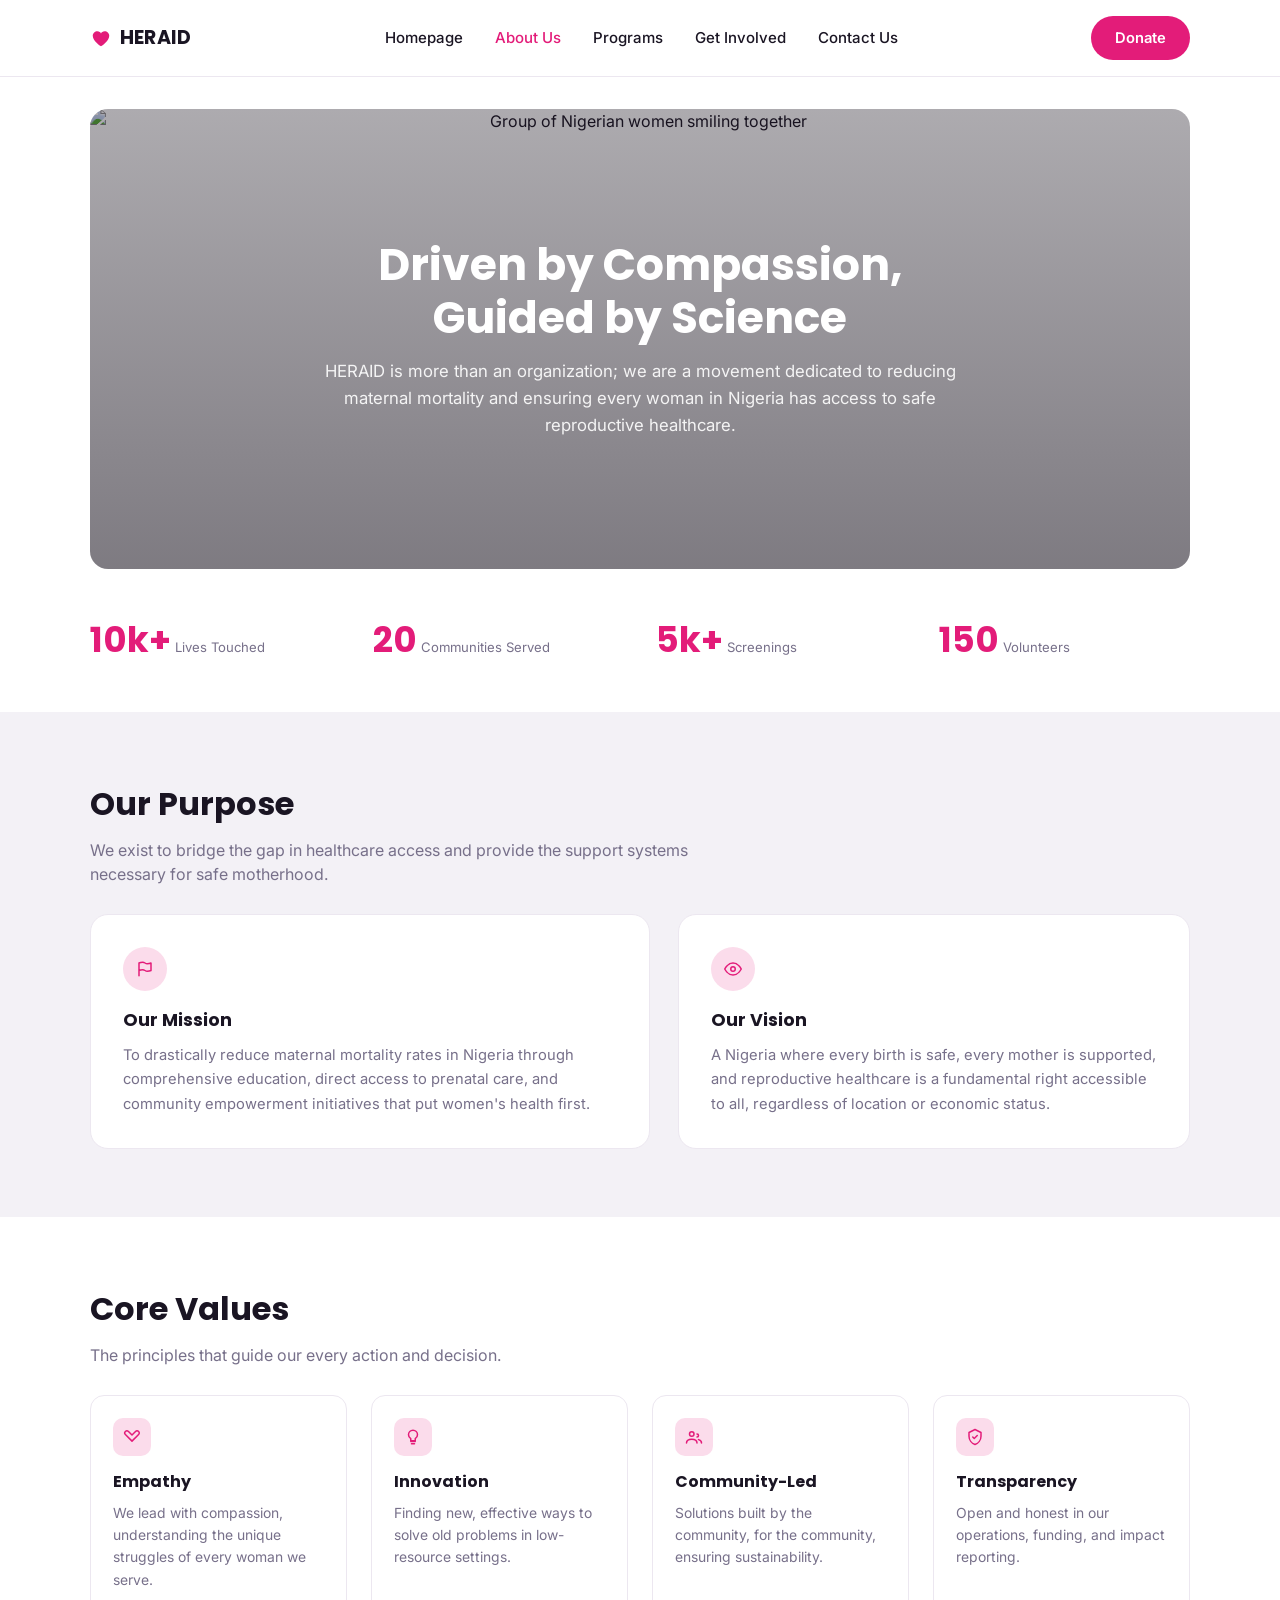
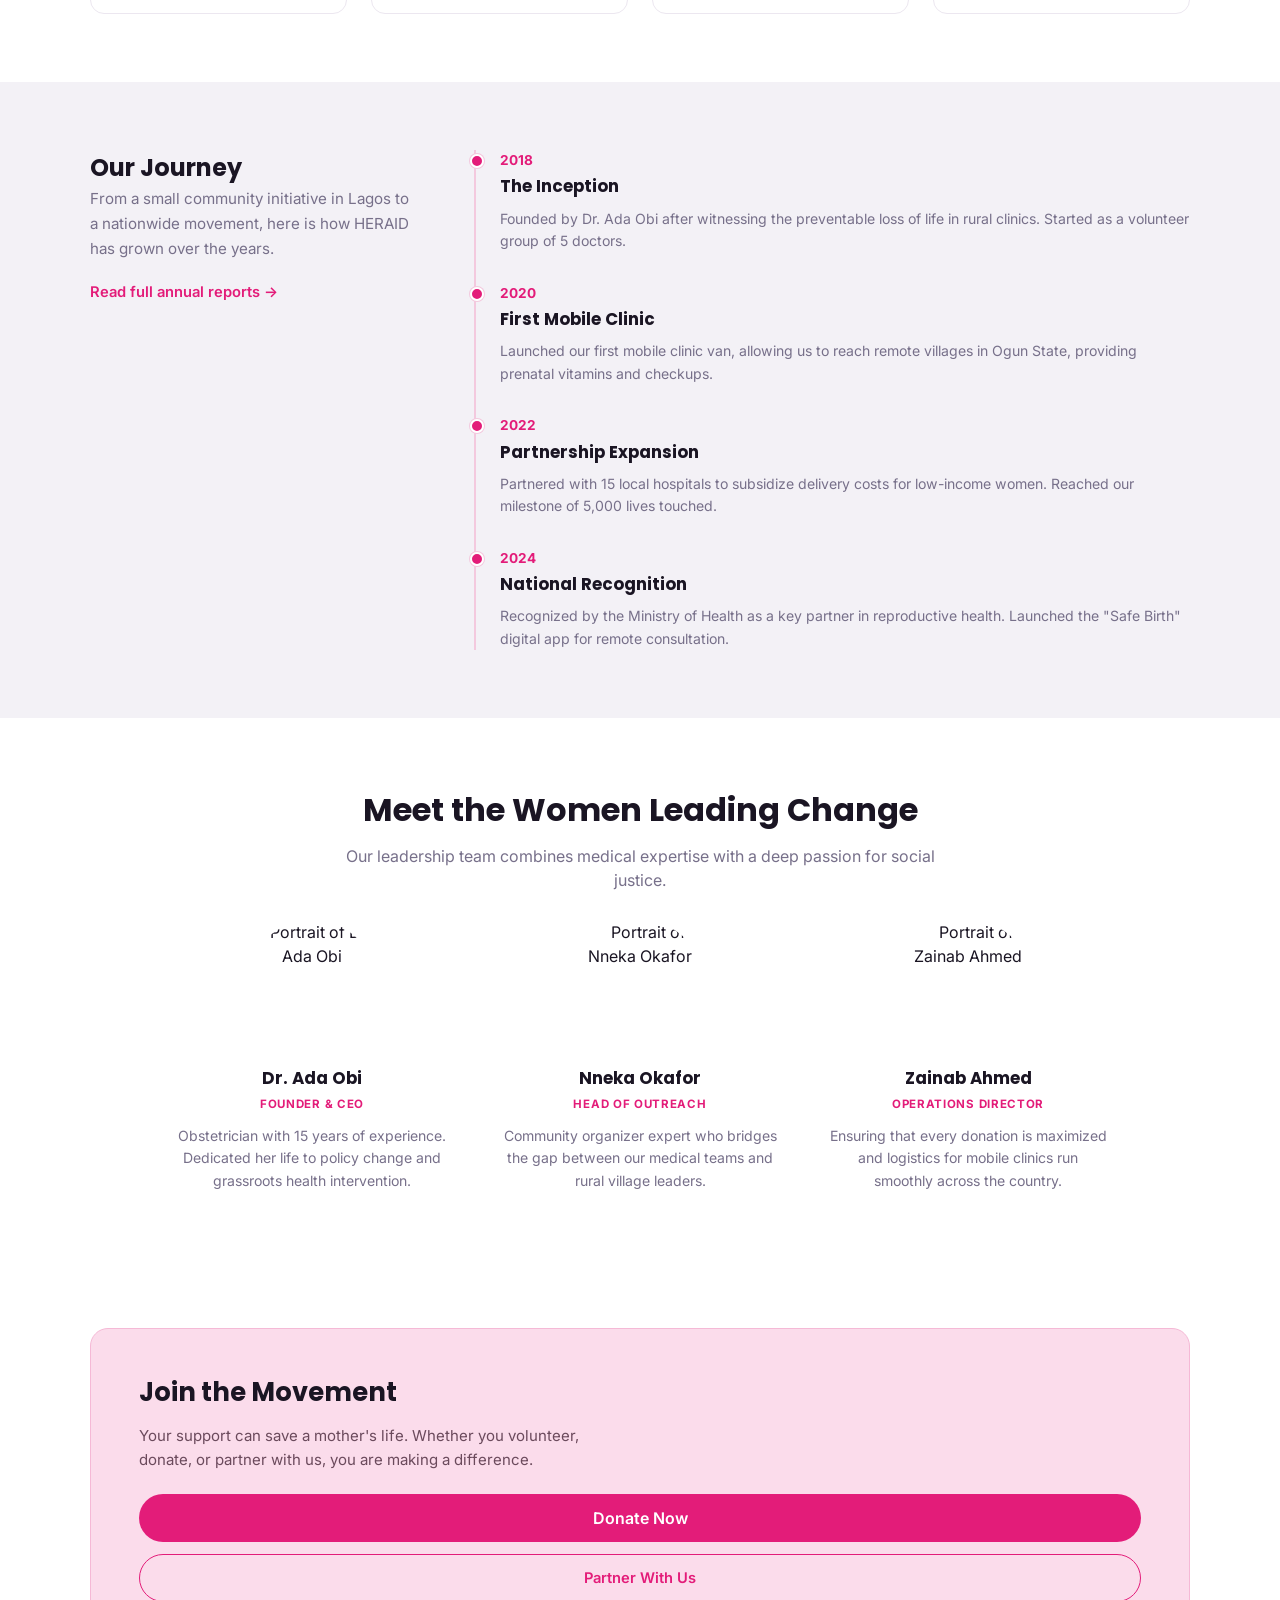
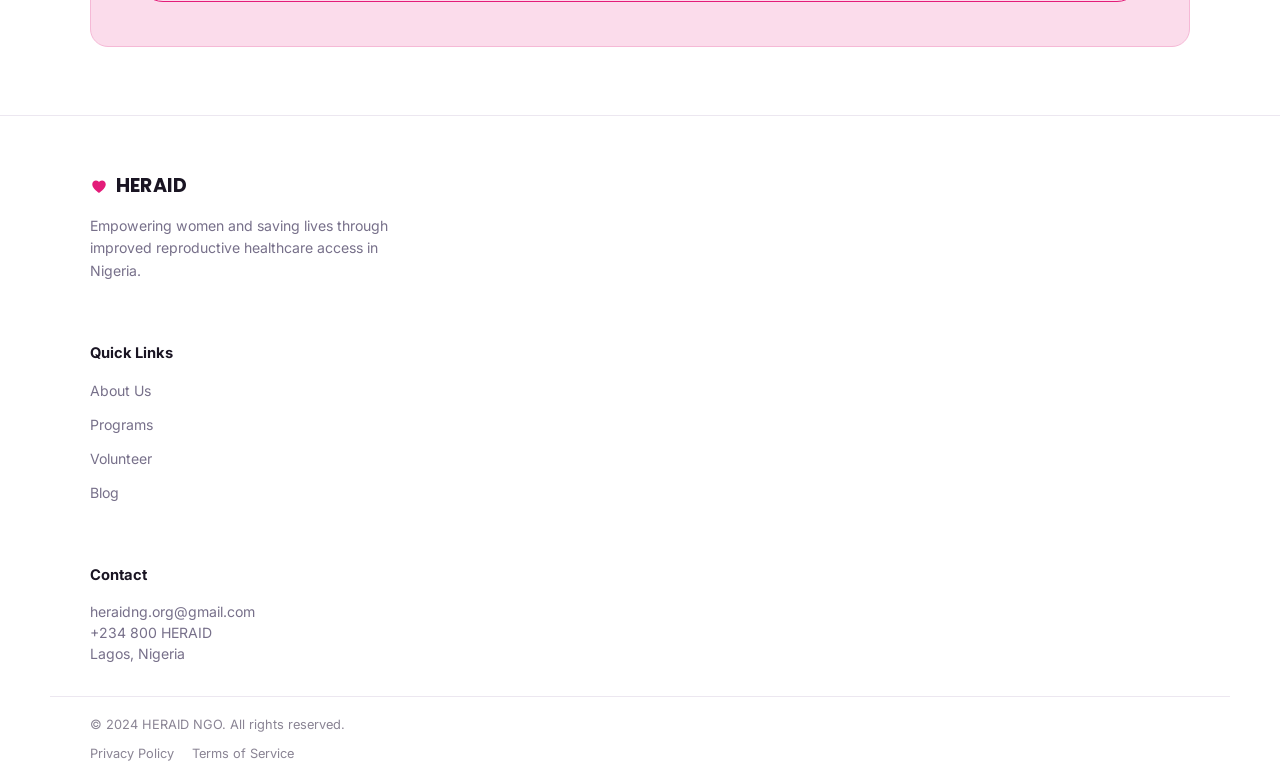
==== commit cb631129: "all pages completed" ====
--- a/About Page/index.html
+++ b/About Page/index.html
@@ -18,7 +18,7 @@
     <!-- ===== HEADER ===== -->
     <header class="site-header">
       <div class="container header-inner">
-        <a href="index.html" class="logo">
+        <a href="../index.html" class="logo">
           <svg
             width="22"
             height="22"
@@ -35,13 +35,17 @@
           <span>HERAID</span>
         </a>
         <nav class="main-nav">
-          <a href="#">Homepage</a>
-          <a href="#" class="active">About Us</a>
-          <a href="#">Programs</a>
-          <a href="#">Get Involved</a>
-          <a href="contact.html">Contact Us</a>
+          <a href="../index.html">Homepage</a>
+          <a href="../About Page/index.html" class="active">About Us</a>
+          <a href="../Programs page/index.html">Programs</a>
+          <a href="../Get-Involved Page/index.html">Get Involved</a>
+          <a href="../Contact page/index.html">Contact Us</a>
         </nav>
-        <a href="#" class="btn btn-primary donate-btn">Donate</a>
+        <a
+          href="../Get-Involved Page/index.html"
+          class="btn btn-primary donate-btn"
+          >Donate</a
+        >
         <button class="nav-toggle" aria-label="Toggle navigation">
           <span></span><span></span><span></span>
         </button>
@@ -307,7 +311,9 @@
             From a small community initiative in Lagos to a nationwide movement,
             here is how HERAID has grown over the years.
           </p>
-          <a href="#" class="journey-link">Read full annual reports &rarr;</a>
+          <a href="../About Page/index.html" class="journey-link"
+            >Read full annual reports &rarr;</a
+          >
         </div>
 
         <div class="journey-timeline-col">
@@ -422,8 +428,12 @@
             </p>
           </div>
           <div class="cta-actions">
-            <a href="#" class="btn btn-primary">Donate Now</a>
-            <a href="#" class="btn btn-outline">Partner With Us</a>
+            <a href="../Get-Involved Page/index.html" class="btn btn-primary"
+              >Donate Now</a
+            >
+            <a href="../Get-Involved Page/index.html" class="btn btn-outline"
+              >Partner With Us</a
+            >
           </div>
         </div>
       </div>
@@ -457,17 +467,18 @@
         <div class="footer-col">
           <h4>Quick Links</h4>
           <ul>
-            <li><a href="#">About Us</a></li>
-            <li><a href="#">Programs</a></li>
-            <li><a href="#">Volunteer</a></li>
-            <li><a href="#">Blog</a></li>
+            <li><a href="../About Page/index.html">About Us</a></li>
+            <li><a href="../Programs page/index.html">Programs</a></li>
+            <li><a href="../Get-Involved Page/index.html">Volunteer</a></li>
+            <li><a href="../Contact page/index.html">Blog</a></li>
           </ul>
         </div>
 
         <div class="footer-col">
           <h4>Contact</h4>
           <address>
-            <a href="mailto:info@heraid.org.ng">info@heraid.org.ng</a><br />
+            <a href="mailto:heraidng.org@gmail.com">heraidng.org@gmail.com</a
+            ><br />
             <a href="tel:+234800437243">+234 800 HERAID</a><br />
             Lagos, Nigeria
           </address>
